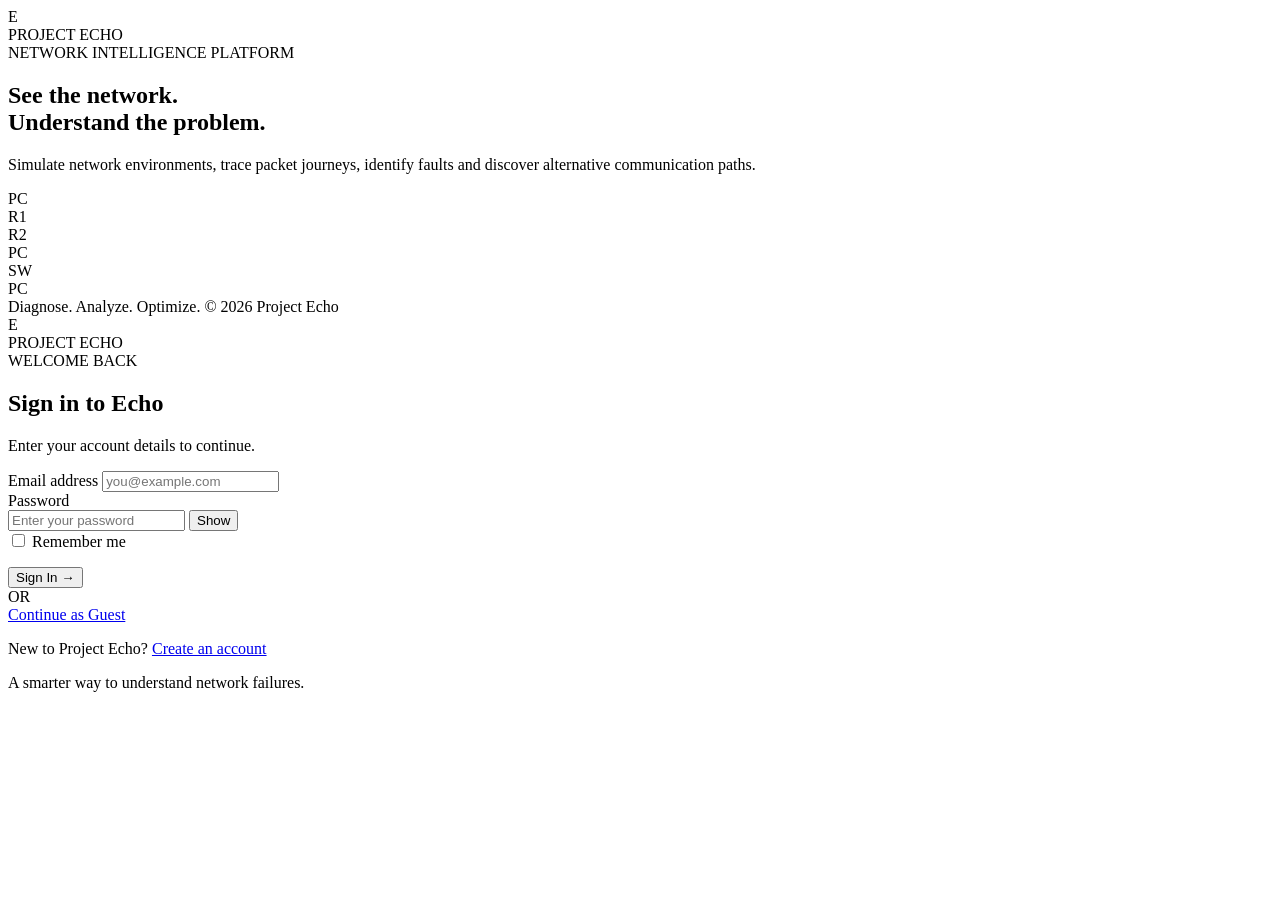
==== login.html @ 72c421a7 "Add files via upload" ====
<!DOCTYPE html>
<html lang="en">
<head>
    <meta charset="UTF-8">
    <meta name="viewport" content="width=device-width, initial-scale=1.0">
    <title>Login | Project Echo</title>
    <link rel="stylesheet" href="css/style.css">
</head>
<body class="auth-page">

    <main class="auth-layout">

        <section class="auth-showcase">
            <div class="showcase-top">
                <div class="logo-mark">E</div>
                <span>PROJECT ECHO</span>
            </div>

            <div class="showcase-content">
                <span class="eyebrow">NETWORK INTELLIGENCE PLATFORM</span>
                <h1>See the network.<br>Understand the problem.</h1>
                <p>
                    Simulate network environments, trace packet journeys,
                    identify faults and discover alternative communication paths.
                </p>

                <div class="network-art">
                    <div class="network-line line-one"></div>
                    <div class="network-line line-two"></div>
                    <div class="network-line line-three"></div>
                    <div class="network-line line-four"></div>

                    <div class="network-node node-a">
                        <span>PC</span>
                    </div>
                    <div class="network-node node-b">
                        <span>R1</span>
                    </div>
                    <div class="network-node node-c">
                        <span>R2</span>
                    </div>
                    <div class="network-node node-d">
                        <span>PC</span>
                    </div>
                    <div class="network-node node-e">
                        <span>SW</span>
                    </div>
                    <div class="network-node node-f">
                        <span>PC</span>
                    </div>
                    <div class="packet-dot"></div>
                </div>
            </div>

            <div class="showcase-footer">
                <span>Diagnose. Analyze. Optimize.</span>
                <span>© 2026 Project Echo</span>
            </div>
        </section>

        <section class="auth-panel">
            <div class="mobile-logo">
                <div class="logo-mark">E</div>
                <span>PROJECT ECHO</span>
            </div>

            <div class="auth-form-wrapper">
                <div class="form-heading">
                    <span class="eyebrow">WELCOME BACK</span>
                    <h2>Sign in to Echo</h2>
                    <p>Enter your account details to continue.</p>
                </div>

                <form id="loginForm">
                    <div class="form-group">
                        <label for="email">Email address</label>
                        <input
                            type="email"
                            id="email"
                            placeholder="you@example.com"
                            autocomplete="email"
                            required
                        >
                    </div>

                    <div class="form-group">
                        <div class="label-row">
                            <label for="password">Password</label>
                        </div>

                        <div class="password-wrapper">
                            <input
                                type="password"
                                id="password"
                                placeholder="Enter your password"
                                autocomplete="current-password"
                                required
                            >
                            <button
                                type="button"
                                class="toggle-password"
                                data-target="password"
                            >Show</button>
                        </div>
                    </div>

                    <div class="form-options">
                        <label class="remember-option">
                            <input type="checkbox" id="remember">
                            <span>Remember me</span>
                        </label>
                    </div>

                    <p id="message" class="form-message" aria-live="polite"></p>

                    <button type="submit" class="primary-btn">
                        Sign In <span>→</span>
                    </button>
                </form>

                <div class="form-divider"><span>OR</span></div>

                <a href="index.html?guest=true" class="guest-btn">
                    Continue as Guest
                </a>

                <p class="form-bottom">
                    New to Project Echo?
                    <a href="register.html">Create an account</a>
                </p>
            </div>

            <p class="panel-footer">
                A smarter way to understand network failures.
            </p>
        </section>

    </main>

    <script src="js/auth.js"></script>
</body>
</html>
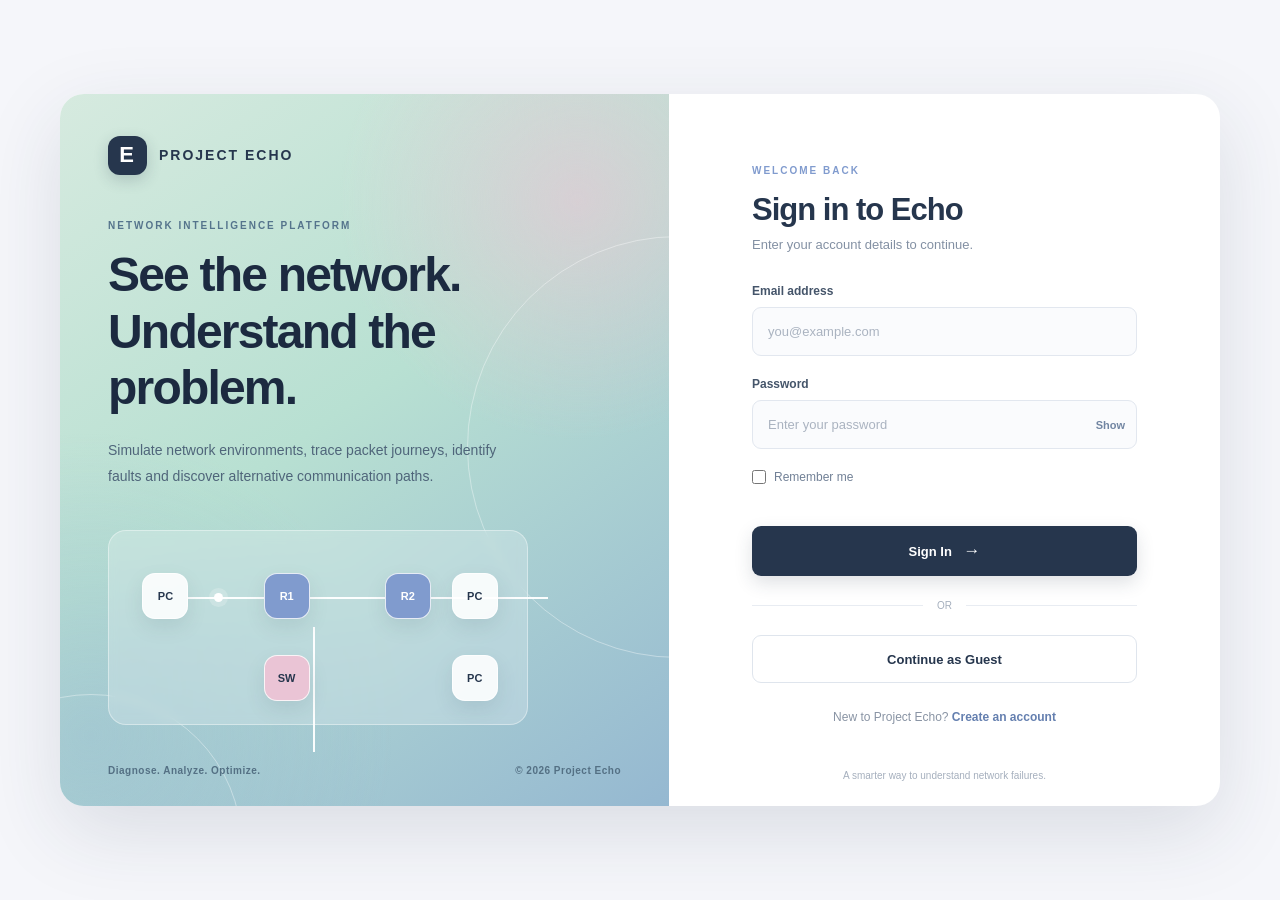
==== commit 7e631c81: "Fix stylesheet link case in login.html Updated the stylesheet link to use the correct case for the C" ====
--- a/login.html
+++ b/login.html
@@ -5,7 +5,7 @@
     <meta charset="UTF-8">
     <meta name="viewport" content="width=device-width, initial-scale=1.0">
     <title>Login | Project Echo</title>
-    <link rel="stylesheet" href="css/style.css">
+<link rel="stylesheet" href="./CSS/style.css">
 </head>
 <body class="auth-page">
 
@@ -138,6 +138,6 @@
 
     </main>
 
-    <script src="js/auth.js"></script>
+    <script src="./js/auth.js"></script>
 </body>
 </html>
--- a/CSS/style.css
+++ b/CSS/style.css
@@ -0,0 +1,1312 @@
+
+@import url('https://fonts.googleapis.com/css2?family=DM+Sans:wght@400;500;600;700;800&family=Manrope:wght@400;500;600;700;800&display=swap');
+
+:root {
+    --pink: #EAC4D5;
+    --mint-light: #D6EADF;
+    --mint: #B8E0D2;
+    --blue-light: #95B8D1;
+    --blue: #809BCE;
+
+    --navy: #26364D;
+    --navy-deep: #1C2A40;
+    --text: #34445A;
+    --muted: #8390A3;
+    --surface: #FFFFFF;
+    --background: #F4F6FA;
+    --border: #E8ECF2;
+
+    --shadow: 0 12px 35px rgba(38, 54, 77, 0.07);
+}
+
+* {
+    margin: 0;
+    padding: 0;
+    box-sizing: border-box;
+}
+
+body {
+    font-family: 'DM Sans', sans-serif;
+    color: var(--text);
+}
+
+button, input {
+    font: inherit;
+}
+
+button, a {
+    -webkit-tap-highlight-color: transparent;
+}
+
+a {
+    text-decoration: none;
+}
+
+/* =====================================
+   LOGIN AND REGISTRATION
+===================================== */
+
+.auth-page {
+    min-height: 100vh;
+    background: #F5F6FA;
+    display: flex;
+    align-items: center;
+    justify-content: center;
+    padding: 35px;
+}
+
+.auth-layout {
+    display: grid;
+    grid-template-columns: 1.05fr 0.95fr;
+    width: min(1160px, 100%);
+    min-height: 700px;
+    background: white;
+    border-radius: 24px;
+    overflow: hidden;
+    box-shadow: 0 25px 80px rgba(38, 54, 77, 0.13);
+}
+
+/* Left showcase */
+
+.auth-showcase {
+    background:
+        radial-gradient(circle at 85% 15%, rgba(234,196,213,.6), transparent 30%),
+        radial-gradient(circle at 5% 90%, rgba(149,184,209,.45), transparent 35%),
+        linear-gradient(145deg, #D6EADF 0%, #B8E0D2 45%, #95B8D1 100%);
+    padding: 42px 48px 30px;
+    display: flex;
+    flex-direction: column;
+    justify-content: space-between;
+    position: relative;
+    overflow: hidden;
+}
+
+.auth-showcase::before,
+.auth-showcase::after {
+    content: "";
+    position: absolute;
+    border: 1px solid rgba(255,255,255,.38);
+    border-radius: 50%;
+    pointer-events: none;
+}
+
+.auth-showcase::before {
+    width: 420px;
+    height: 420px;
+    top: 20%;
+    right: -220px;
+}
+
+.auth-showcase::after {
+    width: 300px;
+    height: 300px;
+    bottom: -190px;
+    left: -120px;
+}
+
+.showcase-top, .mobile-logo {
+    display: flex;
+    align-items: center;
+    gap: 12px;
+    font-weight: 800;
+    letter-spacing: 2px;
+    font-size: 14px;
+    color: var(--navy);
+    position: relative;
+    z-index: 1;
+}
+
+.logo-mark {
+    width: 39px;
+    height: 39px;
+    border-radius: 12px;
+    background: var(--navy);
+    color: white;
+    display: grid;
+    place-items: center;
+    font-family: 'Manrope', sans-serif;
+    font-size: 22px;
+    font-weight: 800;
+    box-shadow: 0 5px 15px rgba(38,54,77,.2);
+}
+
+.showcase-content {
+    position: relative;
+    z-index: 1;
+    margin: 40px 0;
+}
+
+.eyebrow {
+    display: inline-block;
+    color: #55748C;
+    font-size: 10px;
+    font-weight: 800;
+    letter-spacing: 2px;
+    margin-bottom: 16px;
+}
+
+.showcase-content h1 {
+    color: var(--navy-deep);
+    font-family: 'Manrope', sans-serif;
+    font-size: clamp(34px, 4vw, 48px);
+    line-height: 1.18;
+    letter-spacing: -1.8px;
+    margin-bottom: 20px;
+}
+
+.showcase-content > p {
+    max-width: 410px;
+    color: #4F657A;
+    font-size: 14px;
+    line-height: 1.9;
+}
+
+/* Network illustration */
+
+.network-art {
+    height: 195px;
+    max-width: 420px;
+    position: relative;
+    margin-top: 40px;
+    background: rgba(255,255,255,.22);
+    border: 1px solid rgba(255,255,255,.4);
+    border-radius: 18px;
+    backdrop-filter: blur(5px);
+}
+
+.network-node {
+    width: 46px;
+    height: 46px;
+    background: rgba(255,255,255,.88);
+    border: 1px solid rgba(255,255,255,.8);
+    box-shadow: 0 8px 20px rgba(38,54,77,.10);
+    border-radius: 13px;
+    position: absolute;
+    display: grid;
+    place-items: center;
+    color: var(--navy);
+    font-size: 11px;
+    font-weight: 800;
+    z-index: 2;
+}
+
+.node-a { left: 8%; top: 22%; }
+.node-b { left: 37%; top: 22%; background: #809BCE; color: white; }
+.node-c { left: 66%; top: 22%; background: #809BCE; color: white; }
+.node-d { right: 7%; top: 22%; }
+.node-e { left: 37%; bottom: 12%; background: #EAC4D5; }
+.node-f { right: 7%; bottom: 12%; }
+
+.network-line {
+    height: 2px;
+    background: rgba(255,255,255,.95);
+    position: absolute;
+    transform-origin: left center;
+    z-index: 1;
+}
+
+.line-one { width: 29%; left: 19%; top: 34%; }
+.line-two { width: 29%; left: 48%; top: 34%; }
+.line-three { width: 28%; left: 77%; top: 34%; }
+.line-four {
+    width: 30%;
+    left: 49%;
+    top: 49%;
+    transform: rotate(90deg);
+    transform-origin: left center;
+}
+
+.packet-dot {
+    width: 9px;
+    height: 9px;
+    background: white;
+    border-radius: 50%;
+    position: absolute;
+    left: 25%;
+    top: 32%;
+    box-shadow: 0 0 0 5px rgba(255,255,255,.2);
+    animation: packetMove 4s ease-in-out infinite;
+}
+
+@keyframes packetMove {
+    0% { left: 25%; opacity: 0; }
+    15% { opacity: 1; }
+    50% { left: 68%; }
+    85% { left: 85%; opacity: 1; }
+    100% { left: 88%; opacity: 0; }
+}
+
+.feature-points {
+    display: grid;
+    gap: 17px;
+    margin-top: 35px;
+    color: #405C70;
+    font-size: 14px;
+    font-weight: 600;
+}
+
+.feature-points span {
+    color: #557A95;
+    font-size: 11px;
+    margin-right: 13px;
+    letter-spacing: 1px;
+}
+
+.showcase-footer {
+    display: flex;
+    justify-content: space-between;
+    gap: 12px;
+    color: #547084;
+    font-size: 10px;
+    font-weight: 700;
+    letter-spacing: .5px;
+    position: relative;
+    z-index: 1;
+}
+
+/* Right auth panel */
+
+.auth-panel {
+    padding: 55px 55px 25px;
+    display: flex;
+    flex-direction: column;
+    justify-content: center;
+    position: relative;
+}
+
+.mobile-logo {
+    display: none;
+}
+
+.auth-form-wrapper {
+    width: 100%;
+    max-width: 385px;
+    margin: auto;
+}
+
+.form-heading {
+    margin-bottom: 32px;
+}
+
+.form-heading .eyebrow {
+    color: var(--blue);
+}
+
+.form-heading h2 {
+    font-family: 'Manrope', sans-serif;
+    font-size: 31px;
+    letter-spacing: -1px;
+    color: var(--navy);
+    margin-bottom: 9px;
+}
+
+.form-heading p {
+    font-size: 13px;
+    color: var(--muted);
+}
+
+.form-group {
+    margin-bottom: 21px;
+}
+
+.form-group > label,
+.label-row label {
+    display: block;
+    color: #45556A;
+    font-size: 12px;
+    font-weight: 700;
+    margin-bottom: 9px;
+}
+
+.form-group input {
+    width: 100%;
+    height: 49px;
+    padding: 0 15px;
+    border: 1px solid #E2E7EF;
+    border-radius: 9px;
+    background: #FAFBFD;
+    outline: none;
+    font-size: 13px;
+    color: var(--navy);
+    transition: .2s;
+}
+
+.form-group input:focus {
+    border-color: var(--blue);
+    background: white;
+    box-shadow: 0 0 0 3px rgba(128,155,206,.13);
+}
+
+.form-group input::placeholder {
+    color: #AAB3C0;
+}
+
+.password-wrapper {
+    position: relative;
+}
+
+.password-wrapper input {
+    padding-right: 60px;
+}
+
+.toggle-password {
+    position: absolute;
+    right: 12px;
+    top: 50%;
+    transform: translateY(-50%);
+    border: 0;
+    background: transparent;
+    color: #7185A2;
+    font-size: 11px;
+    font-weight: 700;
+    cursor: pointer;
+}
+
+.form-options {
+    display: flex;
+    justify-content: space-between;
+    align-items: center;
+    margin: 2px 0 17px;
+}
+
+.remember-option {
+    display: flex;
+    align-items: center;
+    gap: 8px;
+    color: #718096;
+    font-size: 12px;
+    cursor: pointer;
+}
+
+.remember-option input {
+    accent-color: var(--blue);
+    width: 14px;
+    height: 14px;
+}
+
+.form-message {
+    min-height: 18px;
+    font-size: 12px;
+    color: #D45B75;
+    margin-bottom: 7px;
+}
+
+.primary-btn {
+    width: 100%;
+    height: 50px;
+    border: none;
+    border-radius: 9px;
+    background: var(--navy);
+    color: white;
+    font-size: 13px;
+    font-weight: 700;
+    cursor: pointer;
+    box-shadow: 0 7px 18px rgba(38,54,77,.15);
+    transition: .2s;
+}
+
+.primary-btn span {
+    margin-left: 8px;
+    font-size: 17px;
+}
+
+.primary-btn:hover {
+    background: #405875;
+    transform: translateY(-1px);
+}
+
+.form-divider {
+    display: flex;
+    align-items: center;
+    gap: 14px;
+    color: #A5AFBD;
+    font-size: 10px;
+    margin: 24px 0;
+}
+
+.form-divider::before,
+.form-divider::after {
+    content: "";
+    height: 1px;
+    flex: 1;
+    background: var(--border);
+}
+
+.guest-btn {
+    display: flex;
+    align-items: center;
+    justify-content: center;
+    height: 48px;
+    border: 1px solid #DFE5ED;
+    border-radius: 9px;
+    color: var(--navy);
+    font-size: 13px;
+    font-weight: 700;
+    transition: .2s;
+}
+
+.guest-btn:hover {
+    background: #F4F7FB;
+    border-color: var(--blue);
+}
+
+.form-bottom {
+    margin-top: 27px;
+    color: #8994A4;
+    font-size: 12px;
+    text-align: center;
+}
+
+.form-bottom a {
+    color: #647FAF;
+    font-weight: 800;
+}
+
+.panel-footer {
+    text-align: center;
+    color: #A5AFBD;
+    font-size: 10px;
+    margin-top: 35px;
+}
+
+/* =====================================
+   DASHBOARD
+===================================== */
+
+.dashboard-page {
+    background: var(--background);
+    min-height: 100vh;
+}
+
+.dashboard-layout {
+    min-height: 100vh;
+}
+
+.sidebar {
+    width: 250px;
+    background: white;
+    border-right: 1px solid var(--border);
+    position: fixed;
+    inset: 0 auto 0 0;
+    z-index: 20;
+    display: flex;
+    flex-direction: column;
+    padding: 27px 17px 17px;
+}
+
+.sidebar-brand {
+    display: flex;
+    align-items: center;
+    gap: 11px;
+    padding: 0 8px 35px;
+    color: var(--navy);
+}
+
+.sidebar-brand strong {
+    display: block;
+    font-size: 12px;
+    letter-spacing: 1px;
+}
+
+.sidebar-brand small {
+    display: block;
+    font-size: 8px;
+    color: #9AA5B5;
+    letter-spacing: 1px;
+    margin-top: 5px;
+}
+
+.sidebar-label {
+    font-size: 9px;
+    font-weight: 800;
+    letter-spacing: 1.7px;
+    color: #A4AFBE;
+    padding: 0 12px;
+    margin-bottom: 12px;
+}
+
+.tools-label {
+    margin-top: 28px;
+}
+
+.side-nav {
+    display: grid;
+    gap: 5px;
+}
+
+.nav-item {
+    display: flex;
+    align-items: center;
+    gap: 12px;
+    padding: 12px 13px;
+    border-radius: 8px;
+    color: #77869A;
+    font-size: 12px;
+    font-weight: 600;
+    transition: .2s;
+}
+
+.nav-item:hover {
+    background: #F5F7FA;
+    color: var(--navy);
+}
+
+.nav-item.active {
+    background: #EAF0F8;
+    color: #536F9F;
+}
+
+.nav-icon {
+    font-size: 18px;
+    width: 20px;
+    text-align: center;
+}
+
+.sidebar-bottom {
+    margin-top: auto;
+}
+
+.sidebar-help {
+    display: flex;
+    align-items: center;
+    gap: 10px;
+    padding: 13px 10px;
+    margin-bottom: 17px;
+    background: #F3F6FA;
+    border-radius: 10px;
+}
+
+.help-icon {
+    width: 28px;
+    height: 28px;
+    background: var(--pink);
+    color: var(--navy);
+    border-radius: 8px;
+    display: grid;
+    place-items: center;
+    font-weight: 800;
+}
+
+.sidebar-help strong,
+.sidebar-help small {
+    display: block;
+}
+
+.sidebar-help strong {
+    color: var(--navy);
+    font-size: 10px;
+}
+
+.sidebar-help small {
+    color: #98A3B2;
+    font-size: 9px;
+    margin-top: 4px;
+}
+
+.user-profile {
+    display: flex;
+    align-items: center;
+    gap: 10px;
+    border-top: 1px solid var(--border);
+    padding: 18px 5px 0;
+}
+
+.avatar, .top-avatar {
+    width: 34px;
+    height: 34px;
+    border-radius: 50%;
+    display: grid;
+    place-items: center;
+    background: var(--blue);
+    color: white;
+    font-weight: 800;
+    font-size: 12px;
+}
+
+.user-info {
+    min-width: 0;
+    flex: 1;
+}
+
+.user-info strong, .user-info small {
+    display: block;
+    overflow: hidden;
+    text-overflow: ellipsis;
+    white-space: nowrap;
+}
+
+.user-info strong {
+    color: var(--navy);
+    font-size: 11px;
+}
+
+.user-info small {
+    color: #9AA5B5;
+    font-size: 9px;
+    margin-top: 4px;
+}
+
+.logout-icon {
+    border: none;
+    background: transparent;
+    color: #8D9AAF;
+    font-size: 20px;
+    cursor: pointer;
+    padding: 5px;
+}
+
+.logout-icon:hover {
+    color: #D46D86;
+}
+
+/* Main area */
+
+.main-content {
+    margin-left: 250px;
+    padding: 0 42px 25px;
+    max-width: 1700px;
+}
+
+.topbar {
+    height: 75px;
+    display: flex;
+    align-items: center;
+    justify-content: space-between;
+    border-bottom: 1px solid #E8ECF2;
+}
+
+.breadcrumb {
+    color: #9AA5B5;
+    font-size: 11px;
+}
+
+.breadcrumb span {
+    margin: 0 9px;
+    color: #C5CCD5;
+}
+
+.breadcrumb strong {
+    color: var(--navy);
+}
+
+.topbar-right {
+    display: flex;
+    align-items: center;
+    gap: 9px;
+    color: #7C8B9E;
+    font-size: 10px;
+}
+
+.status-indicator {
+    width: 7px;
+    height: 7px;
+    background: #78BDA1;
+    border-radius: 50%;
+    box-shadow: 0 0 0 4px rgba(120,189,161,.14);
+}
+
+.top-avatar {
+    margin-left: 13px;
+    width: 31px;
+    height: 31px;
+    background: var(--pink);
+    color: var(--navy);
+}
+
+.menu-toggle {
+    display: none;
+}
+
+.welcome-section {
+    display: flex;
+    justify-content: space-between;
+    align-items: flex-end;
+    margin: 35px 0 26px;
+}
+
+.welcome-section .eyebrow {
+    margin-bottom: 10px;
+    font-size: 9px;
+}
+
+.welcome-section h1 {
+    color: var(--navy);
+    font-family: 'Manrope', sans-serif;
+    font-size: 28px;
+    letter-spacing: -1px;
+}
+
+.welcome-section h1 span {
+    color: #7893C0;
+}
+
+.welcome-section p {
+    margin-top: 8px;
+    font-size: 12px;
+    color: #8D9AAC;
+}
+
+.date-display {
+    color: #8B97A8;
+    font-size: 11px;
+    padding-bottom: 5px;
+}
+
+/* Quick action banner */
+
+.quick-actions {
+    min-height: 105px;
+    padding: 22px 27px;
+    border-radius: 13px;
+    background:
+        radial-gradient(circle at 85% 0%, rgba(234,196,213,.7), transparent 27%),
+        linear-gradient(105deg, #D6EADF, #B8E0D2 65%, #C6D8E9);
+    display: flex;
+    align-items: center;
+    justify-content: space-between;
+    gap: 20px;
+    margin-bottom: 23px;
+    overflow: hidden;
+}
+
+.quick-actions h3 {
+    color: var(--navy);
+    font-family: 'Manrope', sans-serif;
+    font-size: 17px;
+}
+
+.quick-actions p {
+    margin-top: 6px;
+    color: #5D7587;
+    font-size: 11px;
+}
+
+.create-btn {
+    padding: 12px 17px;
+    border: none;
+    border-radius: 8px;
+    background: var(--navy);
+    color: white;
+    font-size: 11px;
+    font-weight: 700;
+    cursor: pointer;
+    white-space: nowrap;
+    transition: .2s;
+}
+
+.create-btn:hover {
+    background: #405875;
+    transform: translateY(-2px);
+}
+
+.create-btn span {
+    font-size: 17px;
+    margin-right: 5px;
+    vertical-align: -1px;
+}
+
+/* Statistics */
+
+.stats-grid {
+    display: grid;
+    grid-template-columns: repeat(4, minmax(0, 1fr));
+    gap: 16px;
+    margin-bottom: 22px;
+}
+
+.stat-card {
+    background: white;
+    border: 1px solid var(--border);
+    border-radius: 12px;
+    padding: 18px;
+    box-shadow: 0 4px 15px rgba(38,54,77,.025);
+}
+
+.stat-top {
+    display: flex;
+    align-items: center;
+    justify-content: space-between;
+    color: #8995A6;
+    font-size: 10px;
+    font-weight: 600;
+}
+
+.stat-icon {
+    width: 31px;
+    height: 31px;
+    display: grid;
+    place-items: center;
+    border-radius: 9px;
+    font-size: 17px;
+}
+
+.lavender { background: #E9E9F8; color: #8886C5; }
+.blue { background: #E4EDF7; color: #6F93BD; }
+.pink { background: #F8E9EF; color: #CB91AA; }
+.green { background: #E4F1EB; color: #71A990; }
+
+.stat-card h2 {
+    color: var(--navy);
+    font-family: 'Manrope', sans-serif;
+    font-size: 27px;
+    margin-top: 14px;
+    letter-spacing: -1px;
+}
+
+.percent {
+    font-size: 15px;
+    color: #8C9AB0;
+}
+
+.stat-card p {
+    color: #A1AAB8;
+    font-size: 9px;
+    margin-top: 4px;
+}
+
+/* Content cards */
+
+.content-grid {
+    display: grid;
+    grid-template-columns: 1.35fr 1fr;
+    gap: 18px;
+    margin-bottom: 20px;
+}
+
+.content-card {
+    background: white;
+    border: 1px solid var(--border);
+    border-radius: 12px;
+    padding: 22px;
+    min-width: 0;
+}
+
+.section-heading {
+    display: flex;
+    align-items: center;
+    justify-content: space-between;
+    gap: 10px;
+    margin-bottom: 20px;
+}
+
+.section-heading h2 {
+    color: var(--navy);
+    font-family: 'Manrope', sans-serif;
+    font-size: 15px;
+}
+
+.section-heading p {
+    color: #A0AAB8;
+    font-size: 10px;
+    margin-top: 5px;
+}
+
+.section-heading > a {
+    color: #7792BD;
+    font-size: 10px;
+    font-weight: 700;
+}
+
+.project-list {
+    display: grid;
+}
+
+.project-item {
+    display: flex;
+    align-items: center;
+    gap: 11px;
+    padding: 14px 0;
+    border-bottom: 1px solid #F0F2F5;
+}
+
+.project-item:last-child {
+    border-bottom: none;
+    padding-bottom: 0;
+}
+
+.project-symbol {
+    width: 38px;
+    height: 38px;
+    border-radius: 10px;
+    display: grid;
+    place-items: center;
+    font-size: 19px;
+    flex-shrink: 0;
+}
+
+.purple { background: #EDEBFA; color: #918AC8; }
+.project-symbol.blue { background: #E5EEF8; color: #7395BD; }
+.project-symbol.pink { background: #F8EAF0; color: #CA8EA7; }
+
+.project-details {
+    flex: 1;
+    min-width: 0;
+}
+
+.project-details strong {
+    display: block;
+    font-size: 11px;
+    color: #47566A;
+}
+
+.project-details small {
+    display: block;
+    font-size: 9px;
+    color: #A2ACBA;
+    margin-top: 5px;
+}
+
+.project-status {
+    padding: 5px 8px;
+    border-radius: 20px;
+    font-size: 8px;
+    font-weight: 700;
+}
+
+.completed {
+    background: #EAF4EF;
+    color: #70A78D;
+}
+
+.testing {
+    background: #F8F0E3;
+    color: #B5945D;
+}
+
+.project-open {
+    border: none;
+    background: transparent;
+    color: #91A1B5;
+    font-size: 18px;
+    cursor: pointer;
+    padding: 4px;
+}
+
+.project-open:hover {
+    color: var(--navy);
+}
+
+/* Activity */
+
+.activity-list {
+    display: grid;
+}
+
+.activity-item {
+    display: flex;
+    gap: 12px;
+    padding: 12px 0;
+    border-bottom: 1px solid #F0F2F5;
+}
+
+.activity-item:last-child {
+    border: none;
+}
+
+.activity-dot {
+    width: 9px;
+    height: 9px;
+    border-radius: 50%;
+    margin-top: 4px;
+    flex-shrink: 0;
+}
+
+.green-dot { background: #8DC7A8; }
+.pink-dot { background: #DCA4BA; }
+.blue-dot { background: #8FAFD0; }
+
+.activity-item strong {
+    display: block;
+    color: #536176;
+    font-size: 10px;
+}
+
+.activity-item small,
+.activity-item time {
+    display: block;
+    color: #A1AAB7;
+    font-size: 9px;
+    margin-top: 5px;
+}
+
+.activity-item time {
+    color: #B4BCC7;
+}
+
+/* Lower dashboard */
+
+.bottom-grid {
+    display: grid;
+    grid-template-columns: 1.35fr 1fr;
+    gap: 18px;
+    margin-bottom: 24px;
+}
+
+.coming-soon {
+    color: #8A9CBA;
+    font-size: 8px;
+    font-weight: 800;
+    letter-spacing: 1px;
+    background: #EEF2F8;
+    padding: 7px 9px;
+    border-radius: 5px;
+    white-space: nowrap;
+}
+
+.diagnostic-tools {
+    display: grid;
+    grid-template-columns: 1fr 1fr;
+    gap: 20px 15px;
+}
+
+.diagnostic-tool {
+    display: flex;
+    align-items: center;
+    gap: 10px;
+}
+
+.tool-icon {
+    width: 35px;
+    height: 35px;
+    border-radius: 9px;
+    display: grid;
+    place-items: center;
+    font-size: 17px;
+    flex-shrink: 0;
+}
+
+.tool-blue { background: #E7EFF8; color: #7398C2; }
+.tool-green { background: #E6F2EB; color: #77AE91; }
+.tool-pink { background: #F8EAF0; color: #C98FA7; }
+.tool-purple { background: #EEECF8; color: #928AC6; }
+
+.diagnostic-tool strong {
+    display: block;
+    color: #536176;
+    font-size: 10px;
+}
+
+.diagnostic-tool small {
+    display: block;
+    color: #A1AAB7;
+    font-size: 8px;
+    margin-top: 5px;
+    line-height: 1.5;
+}
+
+.insight-card {
+    min-height: 210px;
+    padding: 24px;
+    border-radius: 12px;
+    position: relative;
+    overflow: hidden;
+    background:
+        radial-gradient(circle at 90% 10%, rgba(234,196,213,.65), transparent 33%),
+        linear-gradient(145deg, #D6EADF, #B8D6DB 55%, #95B8D1);
+}
+
+.insight-tag {
+    color: #607E91;
+    font-size: 8px;
+    font-weight: 800;
+    letter-spacing: 1.5px;
+}
+
+.insight-graphic {
+    position: absolute;
+    right: 17px;
+    top: 18px;
+    width: 75px;
+    height: 75px;
+    border-radius: 23px;
+    display: grid;
+    place-items: center;
+    background: rgba(255,255,255,.4);
+    color: rgba(38,54,77,.65);
+    font-family: 'Manrope', sans-serif;
+    font-weight: 800;
+    font-size: 40px;
+    transform: rotate(9deg);
+}
+
+.insight-card h2 {
+    color: var(--navy);
+    font-family: 'Manrope', sans-serif;
+    font-size: 21px;
+    line-height: 1.3;
+    margin-top: 22px;
+}
+
+.insight-card p {
+    max-width: 240px;
+    color: #587185;
+    font-size: 9px;
+    line-height: 1.7;
+    margin-top: 9px;
+}
+
+.insight-footer {
+    display: block;
+    color: #688397;
+    font-size: 8px;
+    font-weight: 800;
+    letter-spacing: 1px;
+    margin-top: 19px;
+}
+
+.dashboard-footer {
+    display: flex;
+    justify-content: space-between;
+    gap: 15px;
+    color: #A8B1BE;
+    font-size: 9px;
+    padding: 15px 0;
+    border-top: 1px solid #E8ECF2;
+}
+
+.empty-project {
+    color: #98A4B3;
+    font-size: 11px;
+    padding: 20px 0;
+}
+
+@media (max-width: 1100px) {
+    .main-content {
+        padding-left: 25px;
+        padding-right: 25px;
+    }
+
+    .stats-grid {
+        grid-template-columns: repeat(2, 1fr);
+    }
+
+    .content-grid,
+    .bottom-grid {
+        grid-template-columns: 1fr;
+    }
+}
+
+@media (max-width: 760px) {
+    .auth-page {
+        padding: 0;
+    }
+
+    .auth-layout {
+        grid-template-columns: 1fr;
+        min-height: 100vh;
+        border-radius: 0;
+    }
+
+    .auth-showcase {
+        display: none;
+    }
+
+    .auth-panel {
+        padding: 28px 25px;
+        min-height: 100vh;
+    }
+
+    .mobile-logo {
+        display: flex;
+        margin-bottom: 45px;
+    }
+
+    .auth-form-wrapper {
+        margin: auto;
+    }
+
+    .panel-footer {
+        margin-top: 35px;
+    }
+
+    .sidebar {
+        transform: translateX(-100%);
+        transition: transform .25s ease;
+        box-shadow: none;
+    }
+
+    .sidebar.open {
+        transform: translateX(0);
+        box-shadow: 10px 0 30px rgba(38,54,77,.12);
+    }
+
+    .main-content {
+        margin-left: 0;
+        padding: 0 18px 20px;
+    }
+
+    .menu-toggle {
+        display: block;
+        border: 0;
+        background: transparent;
+        color: var(--navy);
+        font-size: 20px;
+        cursor: pointer;
+    }
+
+    .breadcrumb {
+        margin-right: auto;
+        margin-left: 12px;
+    }
+
+    .welcome-section {
+        align-items: flex-start;
+        flex-direction: column;
+        gap: 12px;
+    }
+
+    .welcome-section h1 {
+        font-size: 24px;
+    }
+
+    .quick-actions {
+        align-items: flex-start;
+        flex-direction: column;
+    }
+
+    .create-btn {
+        width: 100%;
+    }
+
+    .dashboard-footer {
+        flex-direction: column;
+    }
+}
+
+@media (max-width: 480px) {
+    .stats-grid {
+        gap: 10px;
+    }
+
+    .stat-card {
+        padding: 13px;
+    }
+
+    .stat-card h2 {
+        font-size: 23px;
+    }
+
+    .content-card {
+        padding: 16px;
+    }
+
+    .project-status {
+        display: none;
+    }
+
+    .diagnostic-tools {
+        grid-template-columns: 1fr;
+    }
+
+    .topbar-right > span:not(.status-indicator) {
+        display: none;
+    }
+
+    .coming-soon {
+        display: none;
+    }
+
+    .auth-panel {
+        padding: 25px 22px;
+    }
+}
